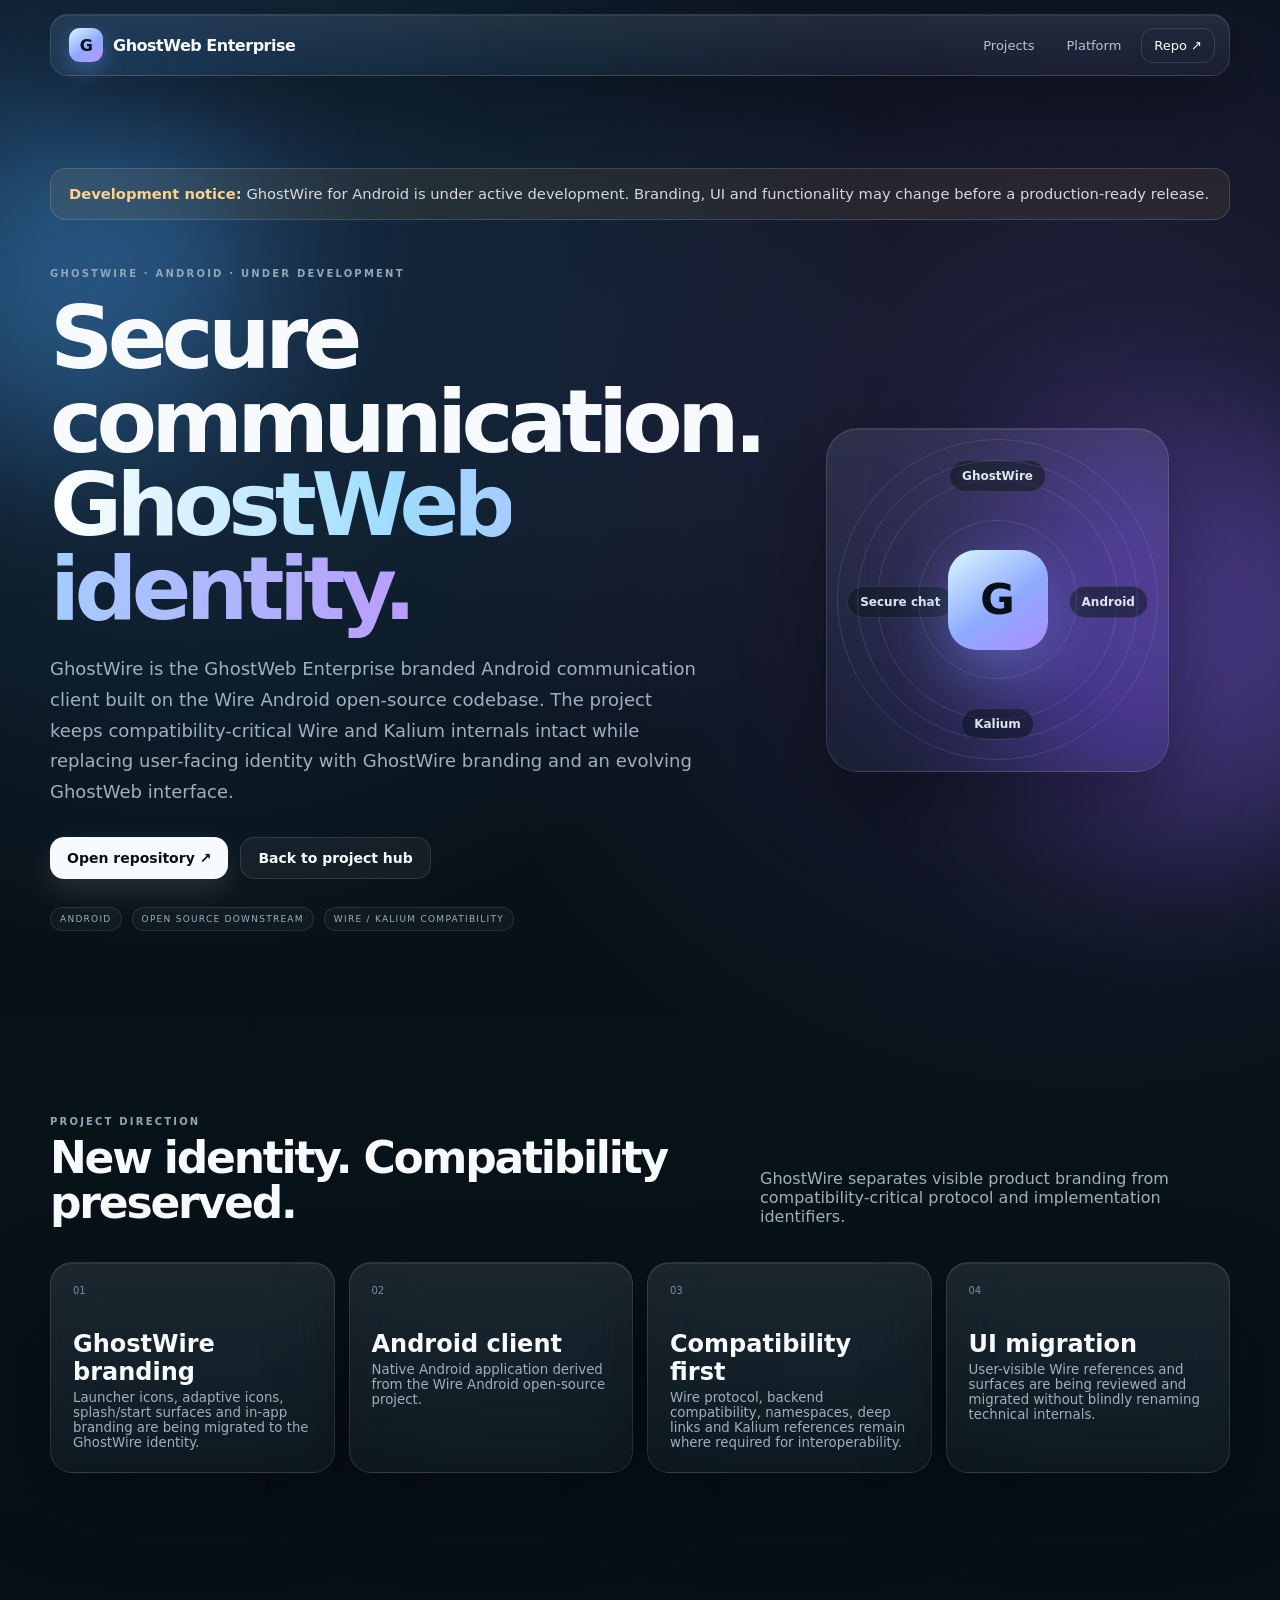
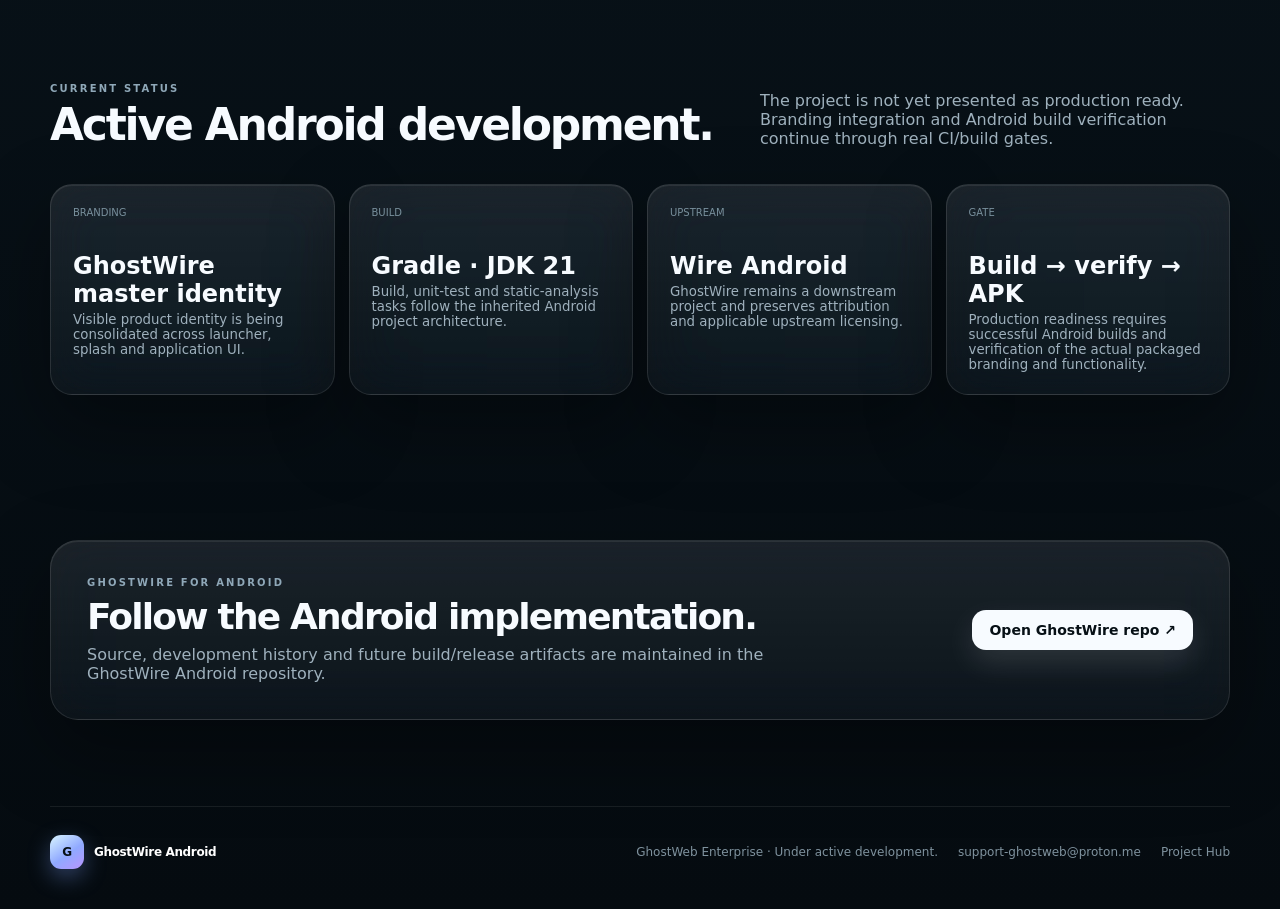
==== ghostwire.html @ 5e236f80 "feat: add GhostWire Android project page" ====
<!doctype html><html lang="en"><head><meta charset="utf-8"><meta name="viewport" content="width=device-width,initial-scale=1"><meta name="description" content="GhostWire for Android — GhostWeb Enterprise branded Android client based on the Wire open-source codebase."><meta name="theme-color" content="#071016"><title>GhostWire Android — GhostWeb Enterprise</title><link rel="stylesheet" href="styles.css"></head><body><div class="ambient ambient-a"></div><div class="ambient ambient-b"></div><header class="nav glass"><a class="brand" href="index.html"><span class="mark">G</span><span>GhostWeb Enterprise</span></a><nav><a href="index.html#projects">Projects</a><a href="index.html#platform">Platform</a><a class="nav-cta" href="https://github.com/GhostWebEnterprise/ghostwire-android">Repo ↗</a></nav></header><main><div class="development-notice" role="status"><strong>Development notice:</strong> GhostWire for Android is under active development. Branding, UI and functionality may change before a production-ready release.</div><section class="hero shell"><div class="hero-copy"><div class="eyebrow">GHOSTWIRE · ANDROID · UNDER DEVELOPMENT</div><h1>Secure communication.<br><span>GhostWeb identity.</span></h1><p>GhostWire is the GhostWeb Enterprise branded Android communication client built on the Wire Android open-source codebase. The project keeps compatibility-critical Wire and Kalium internals intact while replacing user-facing identity with GhostWire branding and an evolving GhostWeb interface.</p><div class="actions"><a class="button primary" href="https://github.com/GhostWebEnterprise/ghostwire-android">Open repository ↗</a><a class="button glass-button" href="index.html">Back to project hub</a></div><div class="hero-meta"><span>ANDROID</span><span>OPEN SOURCE DOWNSTREAM</span><span>WIRE / KALIUM COMPATIBILITY</span></div></div><div class="hero-orbit glass-card"><div class="orbital-icon">G</div><div class="orbit-label top">GhostWire</div><div class="orbit-label right">Android</div><div class="orbit-label bottom">Kalium</div><div class="orbit-label left">Secure chat</div><div class="pulse one"></div><div class="pulse two"></div></div></section><section class="section shell"><div class="section-head"><div><div class="eyebrow">PROJECT DIRECTION</div><h2>New identity. Compatibility preserved.</h2></div><p>GhostWire separates visible product branding from compatibility-critical protocol and implementation identifiers.</p></div><div class="platform-grid"><div class="platform-tile glass-card"><span>01</span><b>GhostWire branding</b><small>Launcher icons, adaptive icons, splash/start surfaces and in-app branding are being migrated to the GhostWire identity.</small></div><div class="platform-tile glass-card"><span>02</span><b>Android client</b><small>Native Android application derived from the Wire Android open-source project.</small></div><div class="platform-tile glass-card"><span>03</span><b>Compatibility first</b><small>Wire protocol, backend compatibility, namespaces, deep links and Kalium references remain where required for interoperability.</small></div><div class="platform-tile glass-card"><span>04</span><b>UI migration</b><small>User-visible Wire references and surfaces are being reviewed and migrated without blindly renaming technical internals.</small></div></div></section><section class="section shell"><div class="section-head"><div><div class="eyebrow">CURRENT STATUS</div><h2>Active Android development.</h2></div><p>The project is not yet presented as production ready. Branding integration and Android build verification continue through real CI/build gates.</p></div><div class="platform-grid"><div class="platform-tile glass-card"><span>BRANDING</span><b>GhostWire master identity</b><small>Visible product identity is being consolidated across launcher, splash and application UI.</small></div><div class="platform-tile glass-card"><span>BUILD</span><b>Gradle · JDK 21</b><small>Build, unit-test and static-analysis tasks follow the inherited Android project architecture.</small></div><div class="platform-tile glass-card"><span>UPSTREAM</span><b>Wire Android</b><small>GhostWire remains a downstream project and preserves attribution and applicable upstream licensing.</small></div><div class="platform-tile glass-card"><span>GATE</span><b>Build → verify → APK</b><small>Production readiness requires successful Android builds and verification of the actual packaged branding and functionality.</small></div></div></section><section class="cta glass-card shell"><div><div class="eyebrow">GHOSTWIRE FOR ANDROID</div><h2>Follow the Android implementation.</h2><p>Source, development history and future build/release artifacts are maintained in the GhostWire Android repository.</p></div><a class="button primary" href="https://github.com/GhostWebEnterprise/ghostwire-android">Open GhostWire repo ↗</a></section></main><footer class="shell"><div class="brand"><span class="mark">G</span><span>GhostWire Android</span></div><span>GhostWeb Enterprise · Under active development.</span><a href="mailto:support-ghostweb@proton.me">support-ghostweb@proton.me</a><a href="index.html">Project Hub</a></footer><script src="app.js"></script></body></html>
---- styles.css ----
:root{--bg:#061016;--panel:rgba(13,24,32,.52);--panel-strong:rgba(18,31,41,.72);--line:rgba(255,255,255,.11);--text:#f7fbff;--muted:#9fb1bd;--cyan:#8be7ff;--blue:#78a9ff;--violet:#ab8cff;--green:#8ce7c1;--shadow:0 30px 80px rgba(0,0,0,.35)}*{box-sizing:border-box}html{scroll-behavior:smooth}body{margin:0;background:radial-gradient(circle at 15% 10%,rgba(91,160,255,.22),transparent 28%),radial-gradient(circle at 85% 18%,rgba(168,111,255,.18),transparent 30%),linear-gradient(180deg,#061016,#081219 52%,#050b10);color:var(--text);font-family:Inter,ui-sans-serif,system-ui,-apple-system,BlinkMacSystemFont,"Segoe UI",sans-serif;min-height:100vh;overflow-x:hidden}a{color:inherit;text-decoration:none}.shell{width:min(1180px,calc(100% - 36px));margin-inline:auto}.ambient{position:fixed;inset:auto;pointer-events:none;filter:blur(80px);opacity:.35;z-index:-1}.ambient-a{width:340px;height:340px;border-radius:50%;background:#4aa9ff;top:12%;left:-100px}.ambient-b{width:420px;height:420px;border-radius:50%;background:#8e63ff;right:-120px;top:48%}.glass,.glass-card{background:linear-gradient(180deg,rgba(255,255,255,.09),rgba(255,255,255,.035));border:1px solid var(--line);box-shadow:inset 0 1px 0 rgba(255,255,255,.08),var(--shadow);backdrop-filter:blur(24px) saturate(140%);-webkit-backdrop-filter:blur(24px) saturate(140%)}.nav{position:sticky;top:14px;z-index:50;width:min(1180px,calc(100% - 28px));margin:14px auto 0;border-radius:18px;min-height:62px;padding:10px 14px 10px 18px;display:flex;align-items:center;justify-content:space-between}.brand{display:flex;align-items:center;gap:10px;font-weight:800;letter-spacing:-.03em}.mark{width:34px;height:34px;display:grid;place-items:center;border-radius:11px;background:linear-gradient(145deg,#d9f5ff,#90a9ff 55%,#b895ff);color:#071016;font-weight:900;box-shadow:0 8px 22px rgba(126,164,255,.35)}nav{display:flex;align-items:center;gap:8px}nav a{font-size:13px;color:#b7c5ce;padding:9px 12px;border-radius:12px}nav a:hover{background:rgba(255,255,255,.06);color:#fff}.nav-cta{border:1px solid rgba(255,255,255,.13);color:#fff}.hero{min-height:720px;padding:104px 0 80px;display:grid;grid-template-columns:1.15fr .85fr;gap:64px;align-items:center}.eyebrow{font-size:10px;letter-spacing:.22em;font-weight:800;color:#8fa8b8}.hero h1{font-size:clamp(56px,7vw,88px);line-height:.95;letter-spacing:-.065em;margin:17px 0 24px}.hero h1 span{background:linear-gradient(90deg,#fff,#9edcff 42%,#b99dff);-webkit-background-clip:text;background-clip:text;color:transparent}.hero-copy>p{max-width:650px;color:var(--muted);font-size:18px;line-height:1.7}.actions{display:flex;gap:12px;margin-top:30px}.button{display:inline-flex;align-items:center;justify-content:center;padding:12px 17px;border-radius:14px;font-size:14px;font-weight:800}.primary{background:#f7fbff;color:#071016;box-shadow:0 12px 30px rgba(255,255,255,.12)}.glass-button{border:1px solid var(--line);background:rgba(255,255,255,.05)}.hero-meta{display:flex;flex-wrap:wrap;gap:10px;margin-top:28px}.hero-meta span,.chip{font-size:9px;letter-spacing:.14em;color:#9db0be;border:1px solid rgba(255,255,255,.1);padding:6px 9px;border-radius:999px;background:rgba(255,255,255,.035)}.hero-orbit{width:min(430px,100%);aspect-ratio:1;border-radius:32px;position:relative;display:grid;place-items:center;overflow:hidden}.hero-orbit:before,.hero-orbit:after{content:"";position:absolute;border:1px solid rgba(255,255,255,.11);border-radius:50%}.hero-orbit:before{width:70%;height:70%}.hero-orbit:after{width:46%;height:46%}.orbital-icon{width:100px;height:100px;display:grid;place-items:center;border-radius:28px;background:linear-gradient(145deg,#daf8ff,#8eaaff 55%,#af8eff);color:#071016;font-size:42px;font-weight:900;box-shadow:0 20px 60px rgba(128,154,255,.4);z-index:2}.orbit-label{position:absolute;font-size:12px;font-weight:800;color:#dbe8ef;padding:8px 12px;border-radius:999px;background:rgba(7,16,22,.52);border:1px solid rgba(255,255,255,.1);backdrop-filter:blur(14px)}.orbit-label.top{top:9%}.orbit-label.right{right:6%;top:46%}.orbit-label.bottom{bottom:9%}.orbit-label.left{left:6%;top:46%}.pulse{position:absolute;border-radius:50%;border:1px solid rgba(153,191,255,.16);animation:pulse 5s ease-in-out infinite}.pulse.one{width:82%;height:82%}.pulse.two{width:94%;height:94%;animation-delay:1.4s}@keyframes pulse{50%{transform:scale(1.04);opacity:.45}}.section{padding:105px 0}.section-head{display:flex;justify-content:space-between;align-items:end;gap:44px;margin-bottom:36px}.section-head h2{font-size:44px;letter-spacing:-.05em;line-height:1.02;margin:9px 0 0}.section-head p{max-width:470px;color:var(--muted);margin:0}.project-rail{display:flex;gap:18px;overflow-x:auto;scroll-snap-type:x mandatory;padding:4px 2px 18px;scrollbar-width:none}.project-rail::-webkit-scrollbar{display:none}.project-card{min-width:min(360px,86vw);min-height:360px;border-radius:26px;padding:24px;scroll-snap-align:start;display:flex;flex-direction:column;position:relative;overflow:hidden;transition:transform .25s ease,border-color .25s ease}.project-card:hover{transform:translateY(-5px);border-color:rgba(255,255,255,.2)}.project-card:after{content:"";position:absolute;width:180px;height:180px;border-radius:50%;right:-60px;top:-65px;filter:blur(18px);opacity:.24}.project-card.signal:after{background:#62d3ff}.project-card.vpn:after{background:#a7ffbd}.project-card.ai:after{background:#b286ff}.project-card.os:after{background:#8fb6ff}.project-top{display:flex;align-items:center;justify-content:space-between;position:relative;z-index:1}.project-icon{width:48px;height:48px;display:grid;place-items:center;border-radius:15px;background:rgba(255,255,255,.08);border:1px solid rgba(255,255,255,.1);font-size:20px}.project-card h3{font-size:30px;letter-spacing:-.045em;margin:54px 0 10px}.project-card p{color:var(--muted);line-height:1.65;margin:0}.project-links{margin-top:auto;display:flex;gap:18px;font-size:13px;font-weight:800}.project-links a:first-child{color:#dff6ff}.project-links a:last-child{color:#91a4b1}.rail-hint{display:flex;justify-content:center;gap:22px;align-items:center;color:#6f8491;font-size:11px}.dots{display:flex;gap:6px}.dots i{width:6px;height:6px;border-radius:999px;background:#344650}.dots i.active{width:20px;background:#a9dfff}.design-switch{display:inline-flex;gap:5px;padding:5px;border-radius:16px;margin-bottom:16px}.design-switch button{border:0;color:#9db0bc;background:transparent;padding:10px 14px;border-radius:11px;font:inherit;font-size:13px;cursor:pointer}.design-switch button.active{background:rgba(255,255,255,.09);color:#fff}.design-stage{min-height:500px;border-radius:30px;padding:26px;overflow:hidden}.design-view{display:none;height:448px}.design-view.active{display:flex}.design-view[data-panel="aurora"]{gap:18px}.mini-sidebar{width:180px;border-radius:20px;background:rgba(255,255,255,.045);border:1px solid rgba(255,255,255,.08);padding:18px;display:flex;flex-direction:column;gap:14px}.mini-sidebar b{font-size:18px;margin-bottom:12px}.mini-sidebar span{font-size:12px;color:#8da0ab;padding:8px;border-radius:10px}.mini-sidebar span:nth-child(2){background:rgba(255,255,255,.07);color:#fff}.mini-main{flex:1;display:flex;flex-direction:column;gap:18px}.mini-hero{flex:1;border-radius:22px;padding:26px;background:radial-gradient(circle at 78% 20%,rgba(136,109,255,.32),transparent 34%),linear-gradient(145deg,rgba(56,112,149,.35),rgba(255,255,255,.03));border:1px solid rgba(255,255,255,.09);display:flex;flex-direction:column;justify-content:flex-end}.mini-hero span{color:#9eb1bc;font-size:12px}.mini-hero b{font-size:38px;letter-spacing:-.05em}.mini-grid{display:grid;grid-template-columns:repeat(3,1fr);gap:14px}.mini-grid i{height:110px;border-radius:18px;background:rgba(255,255,255,.045);border:1px solid rgba(255,255,255,.08)}.design-view[data-panel="stack"]{align-items:center;justify-content:center;position:relative}.stack-card{position:absolute;width:min(560px,78%);height:260px;border-radius:28px;padding:28px;border:1px solid rgba(255,255,255,.12);box-shadow:0 25px 70px rgba(0,0,0,.3);display:flex;flex-direction:column;justify-content:flex-end}.stack-card span{font-size:10px;letter-spacing:.18em;color:#aebdc6}.stack-card b{font-size:32px;margin-top:7px}.s1{transform:translate(-70px,44px) rotate(-5deg);background:linear-gradient(145deg,rgba(74,176,224,.34),rgba(17,29,37,.82))}.s2{transform:translate(0,0);z-index:2;background:linear-gradient(145deg,rgba(130,113,255,.32),rgba(17,29,37,.88))}.s3{transform:translate(70px,-44px) rotate(5deg);background:linear-gradient(145deg,rgba(83,208,167,.28),rgba(17,29,37,.84))}.design-view[data-panel="focus"]{align-items:center;justify-content:center;gap:24px}.focus-nav{width:72px;height:300px;border-radius:24px;background:rgba(255,255,255,.045);border:1px solid rgba(255,255,255,.08);display:flex;flex-direction:column;align-items:center;gap:18px;padding-top:22px}.focus-nav i{width:28px;height:28px;border-radius:10px;background:rgba(255,255,255,.08)}.focus-phone{width:min(640px,80%);height:330px;border-radius:34px;background:radial-gradient(circle at 80% 18%,rgba(108,153,255,.26),transparent 34%),rgba(255,255,255,.045);border:1px solid rgba(255,255,255,.1);padding:30px;display:flex;flex-direction:column;justify-content:flex-end}.focus-phone span{font-size:12px;color:#9baeb9}.focus-phone b{font-size:38px;letter-spacing:-.05em}.focus-carousel{display:flex;gap:10px;margin-top:20px}.focus-carousel i{height:54px;flex:1;border-radius:14px;background:rgba(255,255,255,.07)}.platform-grid{display:grid;grid-template-columns:repeat(4,1fr);gap:14px}.platform-tile{min-height:180px;border-radius:22px;padding:22px;display:flex;flex-direction:column}.platform-tile span{font-size:10px;color:#79909d}.platform-tile b{font-size:24px;margin-top:34px}.platform-tile small{color:var(--muted);margin-top:4px}.cta{margin-top:40px;margin-bottom:86px;border-radius:28px;padding:36px;display:flex;align-items:center;justify-content:space-between;gap:28px}.cta h2{font-size:36px;letter-spacing:-.05em;margin:8px 0}.cta p{color:var(--muted);margin:0;max-width:680px}footer{padding:28px 0 40px;border-top:1px solid rgba(255,255,255,.08);display:flex;align-items:center;gap:20px;color:#7f929e;font-size:12px}footer .brand{margin-right:auto;color:#fff}@media(max-width:900px){nav a:not(.nav-cta){display:none}.hero{grid-template-columns:1fr;padding-top:76px}.hero-orbit{width:min(430px,92vw);margin:auto;order:-1}.section-head{display:block}.section-head p{margin-top:16px}.platform-grid{grid-template-columns:repeat(2,1fr)}.design-view[data-panel="aurora"]{flex-direction:column}.mini-sidebar{width:100%;height:auto;flex-direction:row;overflow:auto}.mini-sidebar b{margin:0 16px 0 0}.mini-main{min-height:320px}.design-stage{min-height:560px}.design-view{height:505px}.cta{display:block}.cta .button{margin-top:22px}}@media(max-width:620px){.shell{width:min(100% - 24px,1180px)}.nav{top:8px;margin-top:8px}.brand span:last-child{font-size:13px}.hero{min-height:auto;padding:58px 0 52px}.hero h1{font-size:48px}.hero-copy>p{font-size:16px}.actions{flex-direction:column}.button{width:100%}.hero-meta{gap:7px}.hero-orbit{border-radius:24px}.section{padding:74px 0}.section-head h2{font-size:36px}.project-card{min-height:340px}.design-switch{width:100%;overflow:auto}.design-switch button{white-space:nowrap}.design-stage{padding:14px;min-height:470px}.design-view{height:430px}.mini-sidebar{display:none}.mini-hero b,.focus-phone b{font-size:28px}.mini-grid{grid-template-columns:1fr}.mini-grid i:nth-child(n+2){display:none}.focus-nav{display:none}.focus-phone{width:100%;height:100%}.stack-card{width:85%;height:230px}.s1{transform:translate(-28px,34px) rotate(-4deg)}.s3{transform:translate(28px,-34px) rotate(4deg)}.platform-grid{grid-template-columns:1fr}.cta{padding:26px}.cta h2{font-size:30px}footer{flex-wrap:wrap}footer .brand{width:100%}}

/* Global project development notice */
.development-notice{max-width:1180px;margin:92px auto -56px;padding:14px 18px;border:1px solid rgba(255,255,255,.14);border-radius:16px;background:rgba(255,184,77,.08);backdrop-filter:blur(18px);-webkit-backdrop-filter:blur(18px);font-size:.92rem;line-height:1.5;color:rgba(255,255,255,.82)}.development-notice strong{color:#ffd18a}@media(max-width:760px){.development-notice{margin:78px 16px -42px;padding:12px 14px;font-size:.86rem}}
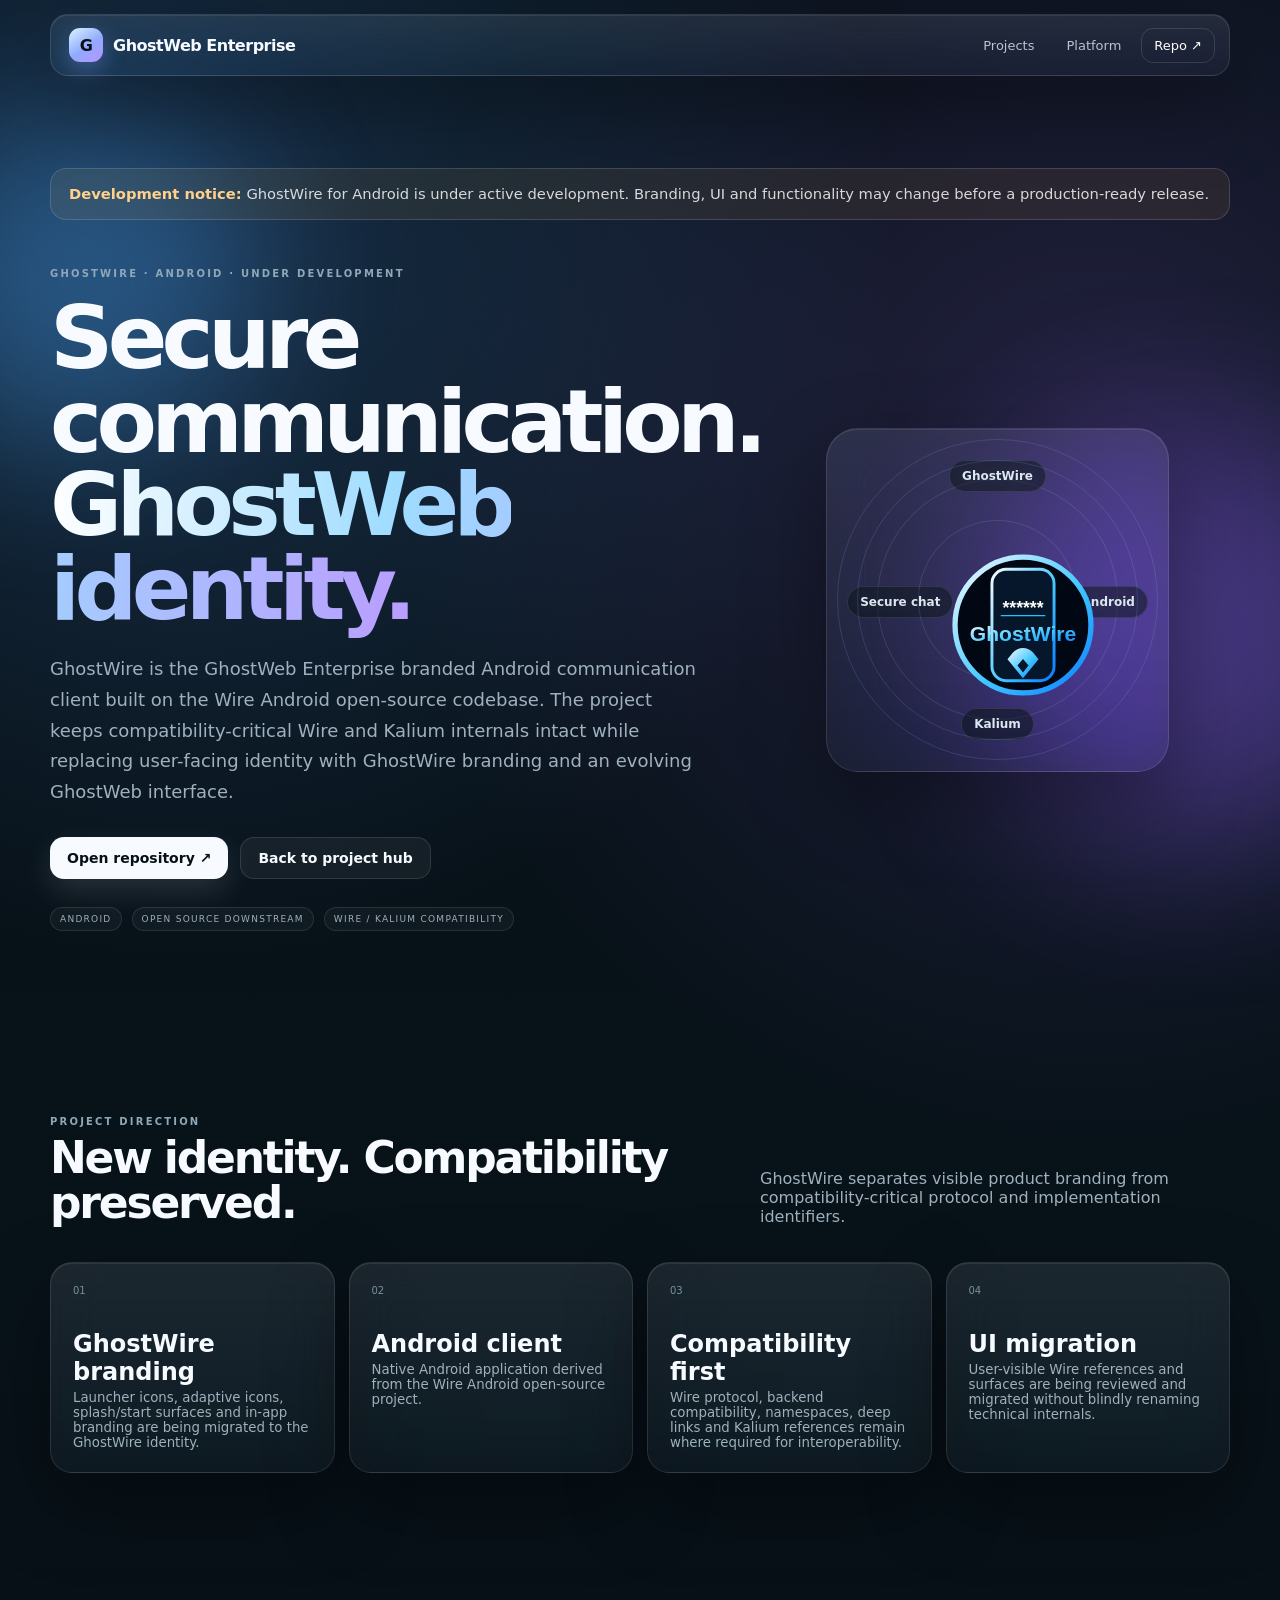
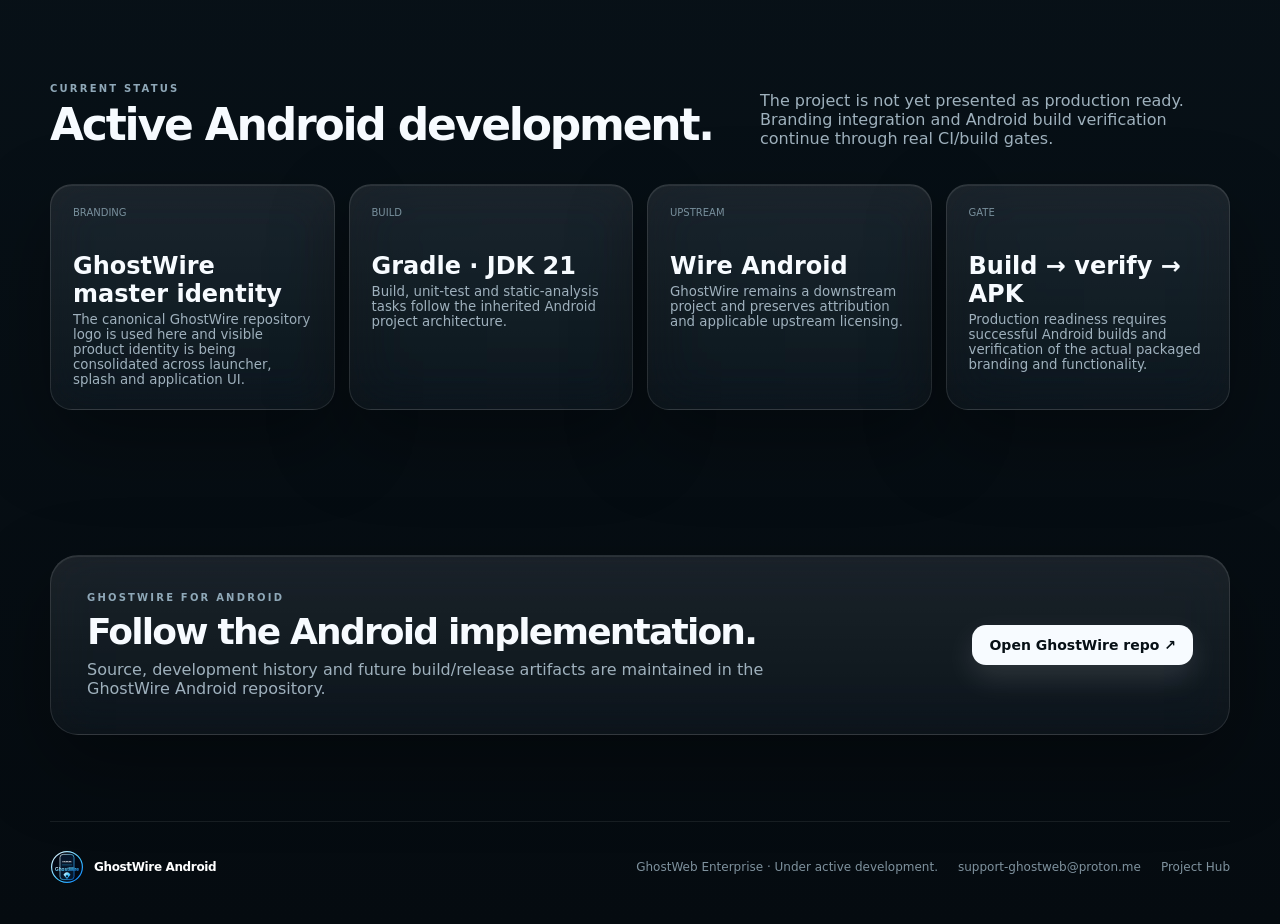
==== commit a08380ef: "ui: use canonical GhostWire logo on project page" ====
--- a/ghostwire.html
+++ b/ghostwire.html
@@ -1 +1 @@
-<!doctype html><html lang="en"><head><meta charset="utf-8"><meta name="viewport" content="width=device-width,initial-scale=1"><meta name="description" content="GhostWire for Android — GhostWeb Enterprise branded Android client based on the Wire open-source codebase."><meta name="theme-color" content="#071016"><title>GhostWire Android — GhostWeb Enterprise</title><link rel="stylesheet" href="styles.css"></head><body><div class="ambient ambient-a"></div><div class="ambient ambient-b"></div><header class="nav glass"><a class="brand" href="index.html"><span class="mark">G</span><span>GhostWeb Enterprise</span></a><nav><a href="index.html#projects">Projects</a><a href="index.html#platform">Platform</a><a class="nav-cta" href="https://github.com/GhostWebEnterprise/ghostwire-android">Repo ↗</a></nav></header><main><div class="development-notice" role="status"><strong>Development notice:</strong> GhostWire for Android is under active development. Branding, UI and functionality may change before a production-ready release.</div><section class="hero shell"><div class="hero-copy"><div class="eyebrow">GHOSTWIRE · ANDROID · UNDER DEVELOPMENT</div><h1>Secure communication.<br><span>GhostWeb identity.</span></h1><p>GhostWire is the GhostWeb Enterprise branded Android communication client built on the Wire Android open-source codebase. The project keeps compatibility-critical Wire and Kalium internals intact while replacing user-facing identity with GhostWire branding and an evolving GhostWeb interface.</p><div class="actions"><a class="button primary" href="https://github.com/GhostWebEnterprise/ghostwire-android">Open repository ↗</a><a class="button glass-button" href="index.html">Back to project hub</a></div><div class="hero-meta"><span>ANDROID</span><span>OPEN SOURCE DOWNSTREAM</span><span>WIRE / KALIUM COMPATIBILITY</span></div></div><div class="hero-orbit glass-card"><div class="orbital-icon">G</div><div class="orbit-label top">GhostWire</div><div class="orbit-label right">Android</div><div class="orbit-label bottom">Kalium</div><div class="orbit-label left">Secure chat</div><div class="pulse one"></div><div class="pulse two"></div></div></section><section class="section shell"><div class="section-head"><div><div class="eyebrow">PROJECT DIRECTION</div><h2>New identity. Compatibility preserved.</h2></div><p>GhostWire separates visible product branding from compatibility-critical protocol and implementation identifiers.</p></div><div class="platform-grid"><div class="platform-tile glass-card"><span>01</span><b>GhostWire branding</b><small>Launcher icons, adaptive icons, splash/start surfaces and in-app branding are being migrated to the GhostWire identity.</small></div><div class="platform-tile glass-card"><span>02</span><b>Android client</b><small>Native Android application derived from the Wire Android open-source project.</small></div><div class="platform-tile glass-card"><span>03</span><b>Compatibility first</b><small>Wire protocol, backend compatibility, namespaces, deep links and Kalium references remain where required for interoperability.</small></div><div class="platform-tile glass-card"><span>04</span><b>UI migration</b><small>User-visible Wire references and surfaces are being reviewed and migrated without blindly renaming technical internals.</small></div></div></section><section class="section shell"><div class="section-head"><div><div class="eyebrow">CURRENT STATUS</div><h2>Active Android development.</h2></div><p>The project is not yet presented as production ready. Branding integration and Android build verification continue through real CI/build gates.</p></div><div class="platform-grid"><div class="platform-tile glass-card"><span>BRANDING</span><b>GhostWire master identity</b><small>Visible product identity is being consolidated across launcher, splash and application UI.</small></div><div class="platform-tile glass-card"><span>BUILD</span><b>Gradle · JDK 21</b><small>Build, unit-test and static-analysis tasks follow the inherited Android project architecture.</small></div><div class="platform-tile glass-card"><span>UPSTREAM</span><b>Wire Android</b><small>GhostWire remains a downstream project and preserves attribution and applicable upstream licensing.</small></div><div class="platform-tile glass-card"><span>GATE</span><b>Build → verify → APK</b><small>Production readiness requires successful Android builds and verification of the actual packaged branding and functionality.</small></div></div></section><section class="cta glass-card shell"><div><div class="eyebrow">GHOSTWIRE FOR ANDROID</div><h2>Follow the Android implementation.</h2><p>Source, development history and future build/release artifacts are maintained in the GhostWire Android repository.</p></div><a class="button primary" href="https://github.com/GhostWebEnterprise/ghostwire-android">Open GhostWire repo ↗</a></section></main><footer class="shell"><div class="brand"><span class="mark">G</span><span>GhostWire Android</span></div><span>GhostWeb Enterprise · Under active development.</span><a href="mailto:support-ghostweb@proton.me">support-ghostweb@proton.me</a><a href="index.html">Project Hub</a></footer><script src="app.js"></script></body></html>+<!doctype html><html lang="en"><head><meta charset="utf-8"><meta name="viewport" content="width=device-width,initial-scale=1"><meta name="description" content="GhostWire for Android — GhostWeb Enterprise branded Android client based on the Wire open-source codebase."><meta name="theme-color" content="#071016"><title>GhostWire Android — GhostWeb Enterprise</title><link rel="stylesheet" href="styles.css"></head><body><div class="ambient ambient-a"></div><div class="ambient ambient-b"></div><header class="nav glass"><a class="brand" href="index.html"><span class="mark">G</span><span>GhostWeb Enterprise</span></a><nav><a href="index.html#projects">Projects</a><a href="index.html#platform">Platform</a><a class="nav-cta" href="https://github.com/GhostWebEnterprise/ghostwire-android">Repo ↗</a></nav></header><main><div class="development-notice" role="status"><strong>Development notice:</strong> GhostWire for Android is under active development. Branding, UI and functionality may change before a production-ready release.</div><section class="hero shell"><div class="hero-copy"><div class="eyebrow">GHOSTWIRE · ANDROID · UNDER DEVELOPMENT</div><h1>Secure communication.<br><span>GhostWeb identity.</span></h1><p>GhostWire is the GhostWeb Enterprise branded Android communication client built on the Wire Android open-source codebase. The project keeps compatibility-critical Wire and Kalium internals intact while replacing user-facing identity with GhostWire branding and an evolving GhostWeb interface.</p><div class="actions"><a class="button primary" href="https://github.com/GhostWebEnterprise/ghostwire-android">Open repository ↗</a><a class="button glass-button" href="index.html">Back to project hub</a></div><div class="hero-meta"><span>ANDROID</span><span>OPEN SOURCE DOWNSTREAM</span><span>WIRE / KALIUM COMPATIBILITY</span></div></div><div class="hero-orbit glass-card"><div class="orbital-icon" style="background:none;box-shadow:none"><img src="assets/ghostwire-logo.svg" alt="GhostWire Enterprise logo" style="width:150px;height:150px;object-fit:contain"></div><div class="orbit-label top">GhostWire</div><div class="orbit-label right">Android</div><div class="orbit-label bottom">Kalium</div><div class="orbit-label left">Secure chat</div><div class="pulse one"></div><div class="pulse two"></div></div></section><section class="section shell"><div class="section-head"><div><div class="eyebrow">PROJECT DIRECTION</div><h2>New identity. Compatibility preserved.</h2></div><p>GhostWire separates visible product branding from compatibility-critical protocol and implementation identifiers.</p></div><div class="platform-grid"><div class="platform-tile glass-card"><span>01</span><b>GhostWire branding</b><small>Launcher icons, adaptive icons, splash/start surfaces and in-app branding are being migrated to the GhostWire identity.</small></div><div class="platform-tile glass-card"><span>02</span><b>Android client</b><small>Native Android application derived from the Wire Android open-source project.</small></div><div class="platform-tile glass-card"><span>03</span><b>Compatibility first</b><small>Wire protocol, backend compatibility, namespaces, deep links and Kalium references remain where required for interoperability.</small></div><div class="platform-tile glass-card"><span>04</span><b>UI migration</b><small>User-visible Wire references and surfaces are being reviewed and migrated without blindly renaming technical internals.</small></div></div></section><section class="section shell"><div class="section-head"><div><div class="eyebrow">CURRENT STATUS</div><h2>Active Android development.</h2></div><p>The project is not yet presented as production ready. Branding integration and Android build verification continue through real CI/build gates.</p></div><div class="platform-grid"><div class="platform-tile glass-card"><span>BRANDING</span><b>GhostWire master identity</b><small>The canonical GhostWire repository logo is used here and visible product identity is being consolidated across launcher, splash and application UI.</small></div><div class="platform-tile glass-card"><span>BUILD</span><b>Gradle · JDK 21</b><small>Build, unit-test and static-analysis tasks follow the inherited Android project architecture.</small></div><div class="platform-tile glass-card"><span>UPSTREAM</span><b>Wire Android</b><small>GhostWire remains a downstream project and preserves attribution and applicable upstream licensing.</small></div><div class="platform-tile glass-card"><span>GATE</span><b>Build → verify → APK</b><small>Production readiness requires successful Android builds and verification of the actual packaged branding and functionality.</small></div></div></section><section class="cta glass-card shell"><div><div class="eyebrow">GHOSTWIRE FOR ANDROID</div><h2>Follow the Android implementation.</h2><p>Source, development history and future build/release artifacts are maintained in the GhostWire Android repository.</p></div><a class="button primary" href="https://github.com/GhostWebEnterprise/ghostwire-android">Open GhostWire repo ↗</a></section></main><footer class="shell"><div class="brand"><img src="assets/ghostwire-logo.svg" alt="GhostWire" style="width:34px;height:34px;object-fit:contain"><span>GhostWire Android</span></div><span>GhostWeb Enterprise · Under active development.</span><a href="mailto:support-ghostweb@proton.me">support-ghostweb@proton.me</a><a href="index.html">Project Hub</a></footer><script src="app.js"></script></body></html>
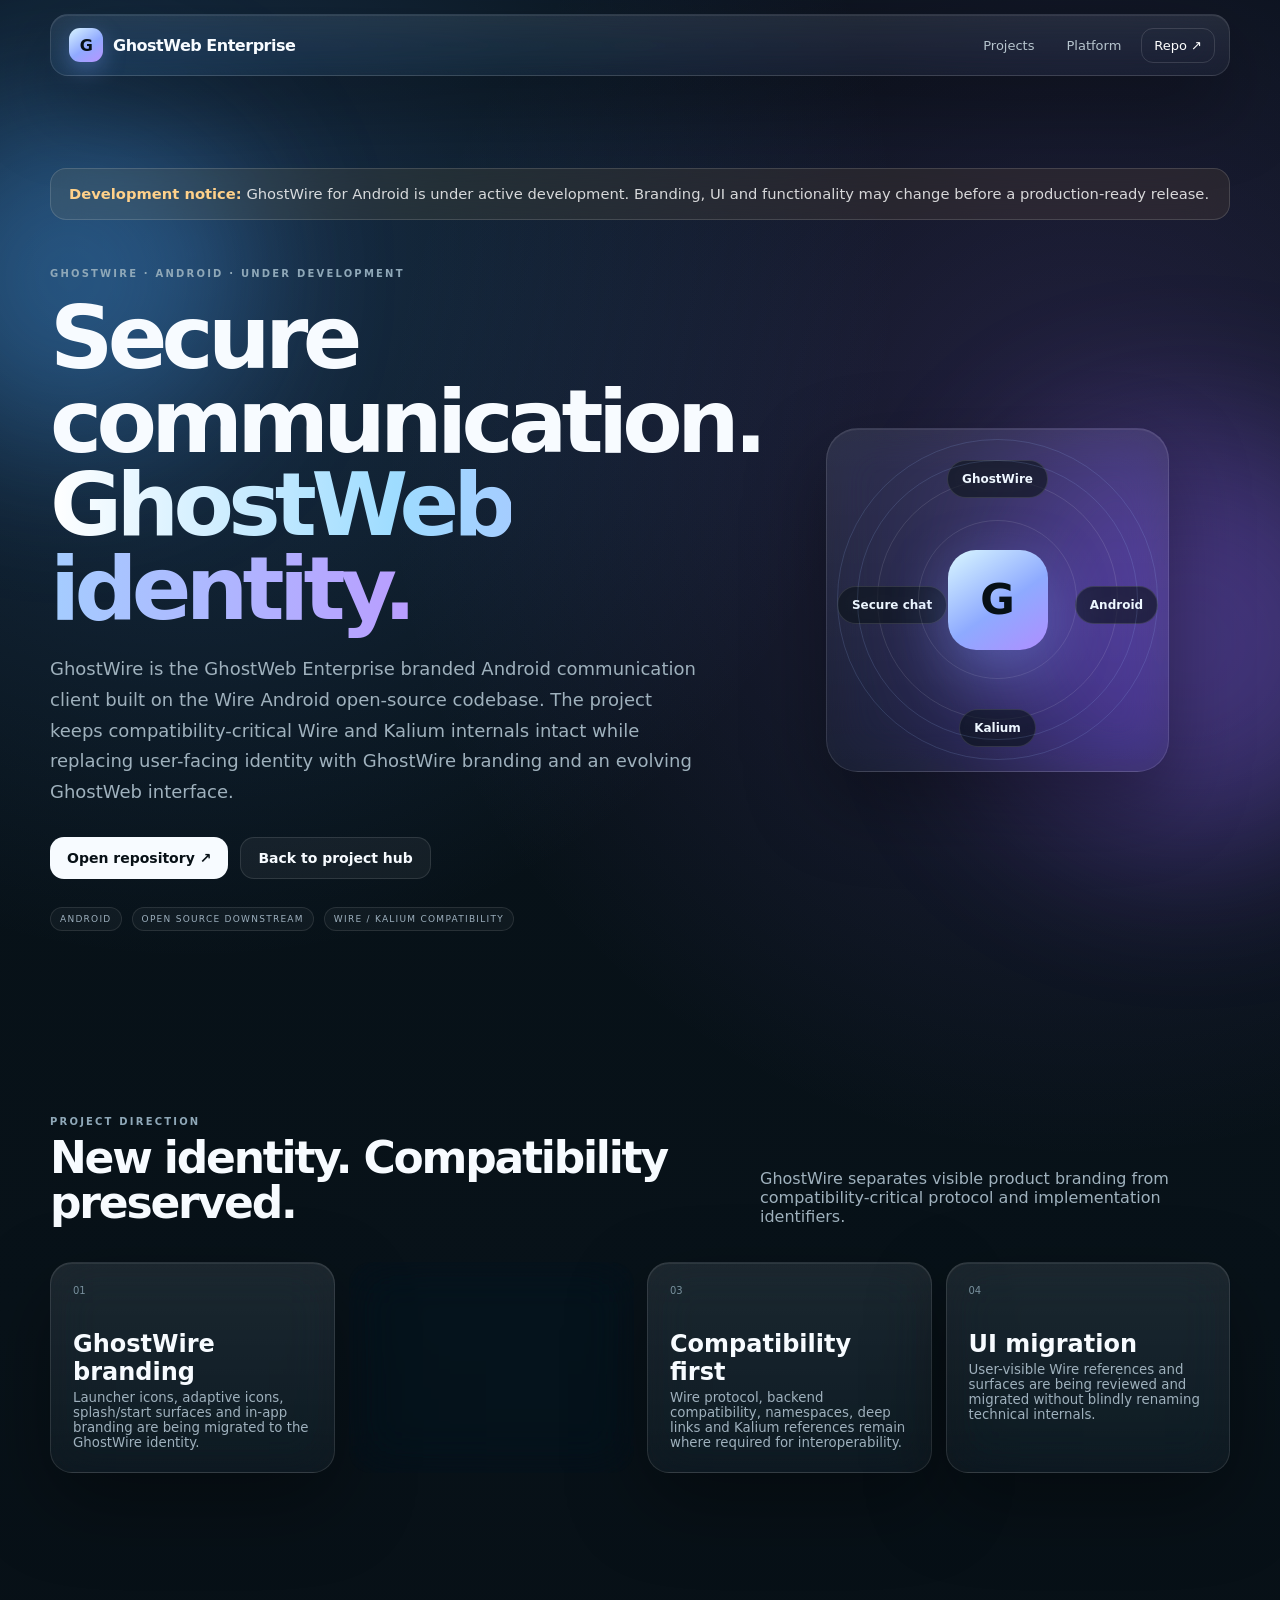
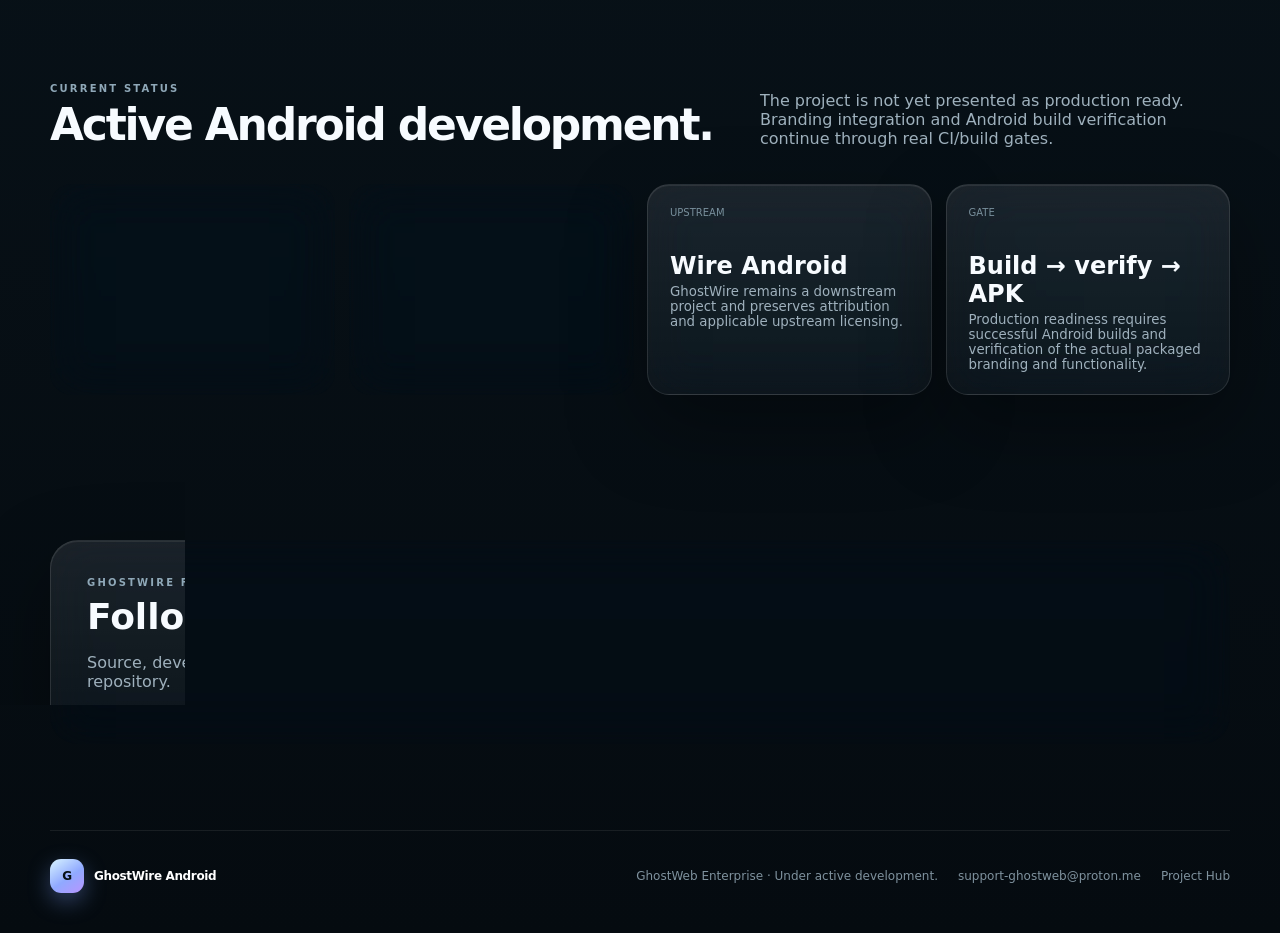
==== commit 4439b7a1: "ui: restore simple GhostWire project icon" ====
--- a/ghostwire.html
+++ b/ghostwire.html
@@ -1 +1 @@
-<!doctype html><html lang="en"><head><meta charset="utf-8"><meta name="viewport" content="width=device-width,initial-scale=1"><meta name="description" content="GhostWire for Android — GhostWeb Enterprise branded Android client based on the Wire open-source codebase."><meta name="theme-color" content="#071016"><title>GhostWire Android — GhostWeb Enterprise</title><link rel="stylesheet" href="styles.css"></head><body><div class="ambient ambient-a"></div><div class="ambient ambient-b"></div><header class="nav glass"><a class="brand" href="index.html"><span class="mark">G</span><span>GhostWeb Enterprise</span></a><nav><a href="index.html#projects">Projects</a><a href="index.html#platform">Platform</a><a class="nav-cta" href="https://github.com/GhostWebEnterprise/ghostwire-android">Repo ↗</a></nav></header><main><div class="development-notice" role="status"><strong>Development notice:</strong> GhostWire for Android is under active development. Branding, UI and functionality may change before a production-ready release.</div><section class="hero shell"><div class="hero-copy"><div class="eyebrow">GHOSTWIRE · ANDROID · UNDER DEVELOPMENT</div><h1>Secure communication.<br><span>GhostWeb identity.</span></h1><p>GhostWire is the GhostWeb Enterprise branded Android communication client built on the Wire Android open-source codebase. The project keeps compatibility-critical Wire and Kalium internals intact while replacing user-facing identity with GhostWire branding and an evolving GhostWeb interface.</p><div class="actions"><a class="button primary" href="https://github.com/GhostWebEnterprise/ghostwire-android">Open repository ↗</a><a class="button glass-button" href="index.html">Back to project hub</a></div><div class="hero-meta"><span>ANDROID</span><span>OPEN SOURCE DOWNSTREAM</span><span>WIRE / KALIUM COMPATIBILITY</span></div></div><div class="hero-orbit glass-card"><div class="orbital-icon" style="background:none;box-shadow:none"><img src="assets/ghostwire-logo.svg" alt="GhostWire Enterprise logo" style="width:150px;height:150px;object-fit:contain"></div><div class="orbit-label top">GhostWire</div><div class="orbit-label right">Android</div><div class="orbit-label bottom">Kalium</div><div class="orbit-label left">Secure chat</div><div class="pulse one"></div><div class="pulse two"></div></div></section><section class="section shell"><div class="section-head"><div><div class="eyebrow">PROJECT DIRECTION</div><h2>New identity. Compatibility preserved.</h2></div><p>GhostWire separates visible product branding from compatibility-critical protocol and implementation identifiers.</p></div><div class="platform-grid"><div class="platform-tile glass-card"><span>01</span><b>GhostWire branding</b><small>Launcher icons, adaptive icons, splash/start surfaces and in-app branding are being migrated to the GhostWire identity.</small></div><div class="platform-tile glass-card"><span>02</span><b>Android client</b><small>Native Android application derived from the Wire Android open-source project.</small></div><div class="platform-tile glass-card"><span>03</span><b>Compatibility first</b><small>Wire protocol, backend compatibility, namespaces, deep links and Kalium references remain where required for interoperability.</small></div><div class="platform-tile glass-card"><span>04</span><b>UI migration</b><small>User-visible Wire references and surfaces are being reviewed and migrated without blindly renaming technical internals.</small></div></div></section><section class="section shell"><div class="section-head"><div><div class="eyebrow">CURRENT STATUS</div><h2>Active Android development.</h2></div><p>The project is not yet presented as production ready. Branding integration and Android build verification continue through real CI/build gates.</p></div><div class="platform-grid"><div class="platform-tile glass-card"><span>BRANDING</span><b>GhostWire master identity</b><small>The canonical GhostWire repository logo is used here and visible product identity is being consolidated across launcher, splash and application UI.</small></div><div class="platform-tile glass-card"><span>BUILD</span><b>Gradle · JDK 21</b><small>Build, unit-test and static-analysis tasks follow the inherited Android project architecture.</small></div><div class="platform-tile glass-card"><span>UPSTREAM</span><b>Wire Android</b><small>GhostWire remains a downstream project and preserves attribution and applicable upstream licensing.</small></div><div class="platform-tile glass-card"><span>GATE</span><b>Build → verify → APK</b><small>Production readiness requires successful Android builds and verification of the actual packaged branding and functionality.</small></div></div></section><section class="cta glass-card shell"><div><div class="eyebrow">GHOSTWIRE FOR ANDROID</div><h2>Follow the Android implementation.</h2><p>Source, development history and future build/release artifacts are maintained in the GhostWire Android repository.</p></div><a class="button primary" href="https://github.com/GhostWebEnterprise/ghostwire-android">Open GhostWire repo ↗</a></section></main><footer class="shell"><div class="brand"><img src="assets/ghostwire-logo.svg" alt="GhostWire" style="width:34px;height:34px;object-fit:contain"><span>GhostWire Android</span></div><span>GhostWeb Enterprise · Under active development.</span><a href="mailto:support-ghostweb@proton.me">support-ghostweb@proton.me</a><a href="index.html">Project Hub</a></footer><script src="app.js"></script></body></html>+<!doctype html><html lang="en"><head><meta charset="utf-8"><meta name="viewport" content="width=device-width,initial-scale=1"><meta name="description" content="GhostWire for Android — GhostWeb Enterprise branded Android client based on the Wire open-source codebase."><meta name="theme-color" content="#071016"><title>GhostWire Android — GhostWeb Enterprise</title><link rel="stylesheet" href="styles.css"></head><body><div class="ambient ambient-a"></div><div class="ambient ambient-b"></div><header class="nav glass"><a class="brand" href="index.html"><span class="mark">G</span><span>GhostWeb Enterprise</span></a><nav><a href="index.html#projects">Projects</a><a href="index.html#platform">Platform</a><a class="nav-cta" href="https://github.com/GhostWebEnterprise/ghostwire-android">Repo ↗</a></nav></header><main><div class="development-notice" role="status"><strong>Development notice:</strong> GhostWire for Android is under active development. Branding, UI and functionality may change before a production-ready release.</div><section class="hero shell"><div class="hero-copy"><div class="eyebrow">GHOSTWIRE · ANDROID · UNDER DEVELOPMENT</div><h1>Secure communication.<br><span>GhostWeb identity.</span></h1><p>GhostWire is the GhostWeb Enterprise branded Android communication client built on the Wire Android open-source codebase. The project keeps compatibility-critical Wire and Kalium internals intact while replacing user-facing identity with GhostWire branding and an evolving GhostWeb interface.</p><div class="actions"><a class="button primary" href="https://github.com/GhostWebEnterprise/ghostwire-android">Open repository ↗</a><a class="button glass-button" href="index.html">Back to project hub</a></div><div class="hero-meta"><span>ANDROID</span><span>OPEN SOURCE DOWNSTREAM</span><span>WIRE / KALIUM COMPATIBILITY</span></div></div><div class="hero-orbit glass-card"><div class="orbital-icon">G</div><div class="orbit-label top">GhostWire</div><div class="orbit-label right">Android</div><div class="orbit-label bottom">Kalium</div><div class="orbit-label left">Secure chat</div><div class="pulse one"></div><div class="pulse two"></div></div></section><section class="section shell"><div class="section-head"><div><div class="eyebrow">PROJECT DIRECTION</div><h2>New identity. Compatibility preserved.</h2></div><p>GhostWire separates visible product branding from compatibility-critical protocol and implementation identifiers.</p></div><div class="platform-grid"><div class="platform-tile glass-card"><span>01</span><b>GhostWire branding</b><small>Launcher icons, adaptive icons, splash/start surfaces and in-app branding are being migrated to the GhostWire identity.</small></div><div class="platform-tile glass-card"><span>02</span><b>Android client</b><small>Native Android application derived from the Wire Android open-source project.</small></div><div class="platform-tile glass-card"><span>03</span><b>Compatibility first</b><small>Wire protocol, backend compatibility, namespaces, deep links and Kalium references remain where required for interoperability.</small></div><div class="platform-tile glass-card"><span>04</span><b>UI migration</b><small>User-visible Wire references and surfaces are being reviewed and migrated without blindly renaming technical internals.</small></div></div></section><section class="section shell"><div class="section-head"><div><div class="eyebrow">CURRENT STATUS</div><h2>Active Android development.</h2></div><p>The project is not yet presented as production ready. Branding integration and Android build verification continue through real CI/build gates.</p></div><div class="platform-grid"><div class="platform-tile glass-card"><span>BRANDING</span><b>GhostWire identity</b><small>Visible product identity is being consolidated across launcher, splash and application UI.</small></div><div class="platform-tile glass-card"><span>BUILD</span><b>Gradle · JDK 21</b><small>Build, unit-test and static-analysis tasks follow the inherited Android project architecture.</small></div><div class="platform-tile glass-card"><span>UPSTREAM</span><b>Wire Android</b><small>GhostWire remains a downstream project and preserves attribution and applicable upstream licensing.</small></div><div class="platform-tile glass-card"><span>GATE</span><b>Build → verify → APK</b><small>Production readiness requires successful Android builds and verification of the actual packaged branding and functionality.</small></div></div></section><section class="cta glass-card shell"><div><div class="eyebrow">GHOSTWIRE FOR ANDROID</div><h2>Follow the Android implementation.</h2><p>Source, development history and future build/release artifacts are maintained in the GhostWire Android repository.</p></div><a class="button primary" href="https://github.com/GhostWebEnterprise/ghostwire-android">Open GhostWire repo ↗</a></section></main><footer class="shell"><div class="brand"><span class="mark">G</span><span>GhostWire Android</span></div><span>GhostWeb Enterprise · Under active development.</span><a href="mailto:support-ghostweb@proton.me">support-ghostweb@proton.me</a><a href="index.html">Project Hub</a></footer><script src="app.js"></script></body></html>
--- a/styles.css
+++ b/styles.css
@@ -1,4 +1 @@
-:root{--bg:#061016;--panel:rgba(13,24,32,.52);--panel-strong:rgba(18,31,41,.72);--line:rgba(255,255,255,.11);--text:#f7fbff;--muted:#9fb1bd;--cyan:#8be7ff;--blue:#78a9ff;--violet:#ab8cff;--green:#8ce7c1;--shadow:0 30px 80px rgba(0,0,0,.35)}*{box-sizing:border-box}html{scroll-behavior:smooth}body{margin:0;background:radial-gradient(circle at 15% 10%,rgba(91,160,255,.22),transparent 28%),radial-gradient(circle at 85% 18%,rgba(168,111,255,.18),transparent 30%),linear-gradient(180deg,#061016,#081219 52%,#050b10);color:var(--text);font-family:Inter,ui-sans-serif,system-ui,-apple-system,BlinkMacSystemFont,"Segoe UI",sans-serif;min-height:100vh;overflow-x:hidden}a{color:inherit;text-decoration:none}.shell{width:min(1180px,calc(100% - 36px));margin-inline:auto}.ambient{position:fixed;inset:auto;pointer-events:none;filter:blur(80px);opacity:.35;z-index:-1}.ambient-a{width:340px;height:340px;border-radius:50%;background:#4aa9ff;top:12%;left:-100px}.ambient-b{width:420px;height:420px;border-radius:50%;background:#8e63ff;right:-120px;top:48%}.glass,.glass-card{background:linear-gradient(180deg,rgba(255,255,255,.09),rgba(255,255,255,.035));border:1px solid var(--line);box-shadow:inset 0 1px 0 rgba(255,255,255,.08),var(--shadow);backdrop-filter:blur(24px) saturate(140%);-webkit-backdrop-filter:blur(24px) saturate(140%)}.nav{position:sticky;top:14px;z-index:50;width:min(1180px,calc(100% - 28px));margin:14px auto 0;border-radius:18px;min-height:62px;padding:10px 14px 10px 18px;display:flex;align-items:center;justify-content:space-between}.brand{display:flex;align-items:center;gap:10px;font-weight:800;letter-spacing:-.03em}.mark{width:34px;height:34px;display:grid;place-items:center;border-radius:11px;background:linear-gradient(145deg,#d9f5ff,#90a9ff 55%,#b895ff);color:#071016;font-weight:900;box-shadow:0 8px 22px rgba(126,164,255,.35)}nav{display:flex;align-items:center;gap:8px}nav a{font-size:13px;color:#b7c5ce;padding:9px 12px;border-radius:12px}nav a:hover{background:rgba(255,255,255,.06);color:#fff}.nav-cta{border:1px solid rgba(255,255,255,.13);color:#fff}.hero{min-height:720px;padding:104px 0 80px;display:grid;grid-template-columns:1.15fr .85fr;gap:64px;align-items:center}.eyebrow{font-size:10px;letter-spacing:.22em;font-weight:800;color:#8fa8b8}.hero h1{font-size:clamp(56px,7vw,88px);line-height:.95;letter-spacing:-.065em;margin:17px 0 24px}.hero h1 span{background:linear-gradient(90deg,#fff,#9edcff 42%,#b99dff);-webkit-background-clip:text;background-clip:text;color:transparent}.hero-copy>p{max-width:650px;color:var(--muted);font-size:18px;line-height:1.7}.actions{display:flex;gap:12px;margin-top:30px}.button{display:inline-flex;align-items:center;justify-content:center;padding:12px 17px;border-radius:14px;font-size:14px;font-weight:800}.primary{background:#f7fbff;color:#071016;box-shadow:0 12px 30px rgba(255,255,255,.12)}.glass-button{border:1px solid var(--line);background:rgba(255,255,255,.05)}.hero-meta{display:flex;flex-wrap:wrap;gap:10px;margin-top:28px}.hero-meta span,.chip{font-size:9px;letter-spacing:.14em;color:#9db0be;border:1px solid rgba(255,255,255,.1);padding:6px 9px;border-radius:999px;background:rgba(255,255,255,.035)}.hero-orbit{width:min(430px,100%);aspect-ratio:1;border-radius:32px;position:relative;display:grid;place-items:center;overflow:hidden}.hero-orbit:before,.hero-orbit:after{content:"";position:absolute;border:1px solid rgba(255,255,255,.11);border-radius:50%}.hero-orbit:before{width:70%;height:70%}.hero-orbit:after{width:46%;height:46%}.orbital-icon{width:100px;height:100px;display:grid;place-items:center;border-radius:28px;background:linear-gradient(145deg,#daf8ff,#8eaaff 55%,#af8eff);color:#071016;font-size:42px;font-weight:900;box-shadow:0 20px 60px rgba(128,154,255,.4);z-index:2}.orbit-label{position:absolute;font-size:12px;font-weight:800;color:#dbe8ef;padding:8px 12px;border-radius:999px;background:rgba(7,16,22,.52);border:1px solid rgba(255,255,255,.1);backdrop-filter:blur(14px)}.orbit-label.top{top:9%}.orbit-label.right{right:6%;top:46%}.orbit-label.bottom{bottom:9%}.orbit-label.left{left:6%;top:46%}.pulse{position:absolute;border-radius:50%;border:1px solid rgba(153,191,255,.16);animation:pulse 5s ease-in-out infinite}.pulse.one{width:82%;height:82%}.pulse.two{width:94%;height:94%;animation-delay:1.4s}@keyframes pulse{50%{transform:scale(1.04);opacity:.45}}.section{padding:105px 0}.section-head{display:flex;justify-content:space-between;align-items:end;gap:44px;margin-bottom:36px}.section-head h2{font-size:44px;letter-spacing:-.05em;line-height:1.02;margin:9px 0 0}.section-head p{max-width:470px;color:var(--muted);margin:0}.project-rail{display:flex;gap:18px;overflow-x:auto;scroll-snap-type:x mandatory;padding:4px 2px 18px;scrollbar-width:none}.project-rail::-webkit-scrollbar{display:none}.project-card{min-width:min(360px,86vw);min-height:360px;border-radius:26px;padding:24px;scroll-snap-align:start;display:flex;flex-direction:column;position:relative;overflow:hidden;transition:transform .25s ease,border-color .25s ease}.project-card:hover{transform:translateY(-5px);border-color:rgba(255,255,255,.2)}.project-card:after{content:"";position:absolute;width:180px;height:180px;border-radius:50%;right:-60px;top:-65px;filter:blur(18px);opacity:.24}.project-card.signal:after{background:#62d3ff}.project-card.vpn:after{background:#a7ffbd}.project-card.ai:after{background:#b286ff}.project-card.os:after{background:#8fb6ff}.project-top{display:flex;align-items:center;justify-content:space-between;position:relative;z-index:1}.project-icon{width:48px;height:48px;display:grid;place-items:center;border-radius:15px;background:rgba(255,255,255,.08);border:1px solid rgba(255,255,255,.1);font-size:20px}.project-card h3{font-size:30px;letter-spacing:-.045em;margin:54px 0 10px}.project-card p{color:var(--muted);line-height:1.65;margin:0}.project-links{margin-top:auto;display:flex;gap:18px;font-size:13px;font-weight:800}.project-links a:first-child{color:#dff6ff}.project-links a:last-child{color:#91a4b1}.rail-hint{display:flex;justify-content:center;gap:22px;align-items:center;color:#6f8491;font-size:11px}.dots{display:flex;gap:6px}.dots i{width:6px;height:6px;border-radius:999px;background:#344650}.dots i.active{width:20px;background:#a9dfff}.design-switch{display:inline-flex;gap:5px;padding:5px;border-radius:16px;margin-bottom:16px}.design-switch button{border:0;color:#9db0bc;background:transparent;padding:10px 14px;border-radius:11px;font:inherit;font-size:13px;cursor:pointer}.design-switch button.active{background:rgba(255,255,255,.09);color:#fff}.design-stage{min-height:500px;border-radius:30px;padding:26px;overflow:hidden}.design-view{display:none;height:448px}.design-view.active{display:flex}.design-view[data-panel="aurora"]{gap:18px}.mini-sidebar{width:180px;border-radius:20px;background:rgba(255,255,255,.045);border:1px solid rgba(255,255,255,.08);padding:18px;display:flex;flex-direction:column;gap:14px}.mini-sidebar b{font-size:18px;margin-bottom:12px}.mini-sidebar span{font-size:12px;color:#8da0ab;padding:8px;border-radius:10px}.mini-sidebar span:nth-child(2){background:rgba(255,255,255,.07);color:#fff}.mini-main{flex:1;display:flex;flex-direction:column;gap:18px}.mini-hero{flex:1;border-radius:22px;padding:26px;background:radial-gradient(circle at 78% 20%,rgba(136,109,255,.32),transparent 34%),linear-gradient(145deg,rgba(56,112,149,.35),rgba(255,255,255,.03));border:1px solid rgba(255,255,255,.09);display:flex;flex-direction:column;justify-content:flex-end}.mini-hero span{color:#9eb1bc;font-size:12px}.mini-hero b{font-size:38px;letter-spacing:-.05em}.mini-grid{display:grid;grid-template-columns:repeat(3,1fr);gap:14px}.mini-grid i{height:110px;border-radius:18px;background:rgba(255,255,255,.045);border:1px solid rgba(255,255,255,.08)}.design-view[data-panel="stack"]{align-items:center;justify-content:center;position:relative}.stack-card{position:absolute;width:min(560px,78%);height:260px;border-radius:28px;padding:28px;border:1px solid rgba(255,255,255,.12);box-shadow:0 25px 70px rgba(0,0,0,.3);display:flex;flex-direction:column;justify-content:flex-end}.stack-card span{font-size:10px;letter-spacing:.18em;color:#aebdc6}.stack-card b{font-size:32px;margin-top:7px}.s1{transform:translate(-70px,44px) rotate(-5deg);background:linear-gradient(145deg,rgba(74,176,224,.34),rgba(17,29,37,.82))}.s2{transform:translate(0,0);z-index:2;background:linear-gradient(145deg,rgba(130,113,255,.32),rgba(17,29,37,.88))}.s3{transform:translate(70px,-44px) rotate(5deg);background:linear-gradient(145deg,rgba(83,208,167,.28),rgba(17,29,37,.84))}.design-view[data-panel="focus"]{align-items:center;justify-content:center;gap:24px}.focus-nav{width:72px;height:300px;border-radius:24px;background:rgba(255,255,255,.045);border:1px solid rgba(255,255,255,.08);display:flex;flex-direction:column;align-items:center;gap:18px;padding-top:22px}.focus-nav i{width:28px;height:28px;border-radius:10px;background:rgba(255,255,255,.08)}.focus-phone{width:min(640px,80%);height:330px;border-radius:34px;background:radial-gradient(circle at 80% 18%,rgba(108,153,255,.26),transparent 34%),rgba(255,255,255,.045);border:1px solid rgba(255,255,255,.1);padding:30px;display:flex;flex-direction:column;justify-content:flex-end}.focus-phone span{font-size:12px;color:#9baeb9}.focus-phone b{font-size:38px;letter-spacing:-.05em}.focus-carousel{display:flex;gap:10px;margin-top:20px}.focus-carousel i{height:54px;flex:1;border-radius:14px;background:rgba(255,255,255,.07)}.platform-grid{display:grid;grid-template-columns:repeat(4,1fr);gap:14px}.platform-tile{min-height:180px;border-radius:22px;padding:22px;display:flex;flex-direction:column}.platform-tile span{font-size:10px;color:#79909d}.platform-tile b{font-size:24px;margin-top:34px}.platform-tile small{color:var(--muted);margin-top:4px}.cta{margin-top:40px;margin-bottom:86px;border-radius:28px;padding:36px;display:flex;align-items:center;justify-content:space-between;gap:28px}.cta h2{font-size:36px;letter-spacing:-.05em;margin:8px 0}.cta p{color:var(--muted);margin:0;max-width:680px}footer{padding:28px 0 40px;border-top:1px solid rgba(255,255,255,.08);display:flex;align-items:center;gap:20px;color:#7f929e;font-size:12px}footer .brand{margin-right:auto;color:#fff}@media(max-width:900px){nav a:not(.nav-cta){display:none}.hero{grid-template-columns:1fr;padding-top:76px}.hero-orbit{width:min(430px,92vw);margin:auto;order:-1}.section-head{display:block}.section-head p{margin-top:16px}.platform-grid{grid-template-columns:repeat(2,1fr)}.design-view[data-panel="aurora"]{flex-direction:column}.mini-sidebar{width:100%;height:auto;flex-direction:row;overflow:auto}.mini-sidebar b{margin:0 16px 0 0}.mini-main{min-height:320px}.design-stage{min-height:560px}.design-view{height:505px}.cta{display:block}.cta .button{margin-top:22px}}@media(max-width:620px){.shell{width:min(100% - 24px,1180px)}.nav{top:8px;margin-top:8px}.brand span:last-child{font-size:13px}.hero{min-height:auto;padding:58px 0 52px}.hero h1{font-size:48px}.hero-copy>p{font-size:16px}.actions{flex-direction:column}.button{width:100%}.hero-meta{gap:7px}.hero-orbit{border-radius:24px}.section{padding:74px 0}.section-head h2{font-size:36px}.project-card{min-height:340px}.design-switch{width:100%;overflow:auto}.design-switch button{white-space:nowrap}.design-stage{padding:14px;min-height:470px}.design-view{height:430px}.mini-sidebar{display:none}.mini-hero b,.focus-phone b{font-size:28px}.mini-grid{grid-template-columns:1fr}.mini-grid i:nth-child(n+2){display:none}.focus-nav{display:none}.focus-phone{width:100%;height:100%}.stack-card{width:85%;height:230px}.s1{transform:translate(-28px,34px) rotate(-4deg)}.s3{transform:translate(28px,-34px) rotate(4deg)}.platform-grid{grid-template-columns:1fr}.cta{padding:26px}.cta h2{font-size:30px}footer{flex-wrap:wrap}footer .brand{width:100%}}
-
-/* Global project development notice */
-.development-notice{max-width:1180px;margin:92px auto -56px;padding:14px 18px;border:1px solid rgba(255,255,255,.14);border-radius:16px;background:rgba(255,184,77,.08);backdrop-filter:blur(18px);-webkit-backdrop-filter:blur(18px);font-size:.92rem;line-height:1.5;color:rgba(255,255,255,.82)}.development-notice strong{color:#ffd18a}@media(max-width:760px){.development-notice{margin:78px 16px -42px;padding:12px 14px;font-size:.86rem}}
+:root{--bg:#061016;--panel:rgba(13,24,32,.52);--panel-strong:rgba(18,31,41,.72);--line:rgba(255,255,255,.11);--text:#f7fbff;--muted:#9fb1bd;--cyan:#8be7ff;--blue:#78a9ff;--violet:#ab8cff;--green:#8ce7c1;--shadow:0 30px 80px rgba(0,0,0,.35)}*{box-sizing:border-box}html{scroll-behavior:smooth}body{margin:0;background:radial-gradient(circle at 15% 10%,rgba(91,160,255,.22),transparent 28%),radial-gradient(circle at 85% 18%,rgba(168,111,255,.18),transparent 30%),linear-gradient(180deg,#061016,#081219 52%,#050b10);color:var(--text);font-family:Inter,ui-sans-serif,system-ui,-apple-system,BlinkMacSystemFont,"Segoe UI",sans-serif;min-height:100vh;overflow-x:hidden}a{color:inherit;text-decoration:none}.shell{width:min(1180px,calc(100% - 36px));margin-inline:auto}.ambient{position:fixed;inset:auto;pointer-events:none;filter:blur(80px);opacity:.35;z-index:-1}.ambient-a{width:340px;height:340px;border-radius:50%;background:#4aa9ff;top:12%;left:-100px}.ambient-b{width:420px;height:420px;border-radius:50%;background:#8e63ff;right:-120px;top:48%}.glass,.glass-card{background:linear-gradient(180deg,rgba(255,255,255,.09),rgba(255,255,255,.035));border:1px solid var(--line);box-shadow:inset 0 1px 0 rgba(255,255,255,.08),var(--shadow);backdrop-filter:blur(24px) saturate(140%);-webkit-backdrop-filter:blur(24px) saturate(140%)}.nav{position:sticky;top:14px;z-index:50;width:min(1180px,calc(100% - 28px));margin:14px auto 0;border-radius:18px;min-height:62px;padding:10px 14px 10px 18px;display:flex;align-items:center;justify-content:space-between}.brand{display:flex;align-items:center;gap:10px;font-weight:800;letter-spacing:-.03em}.mark{width:34px;height:34px;display:grid;place-items:center;border-radius:11px;background:linear-gradient(145deg,#d9f5ff,#90a9ff 55%,#b895ff);color:#071016;font-weight:900;box-shadow:0 8px 22px rgba(126,164,255,.35)}nav{display:flex;align-items:center;gap:8px}nav a{font-size:13px;color:#b7c5ce;padding:9px 12px;border-radius:12px}.nav-cta{border:1px solid rgba(255,255,255,.13);color:#fff}.hero{min-height:720px;padding:104px 0 80px;display:grid;grid-template-columns:1.15fr .85fr;gap:64px;align-items:center}.eyebrow{font-size:10px;letter-spacing:.22em;font-weight:800;color:#8fa8b8}.hero h1{font-size:clamp(56px,7vw,88px);line-height:.95;letter-spacing:-.065em;margin:17px 0 24px}.hero h1 span{background:linear-gradient(90deg,#fff,#9edcff 42%,#b99dff);-webkit-background-clip:text;background-clip:text;color:transparent}.hero-copy>p{max-width:650px;color:var(--muted);font-size:18px;line-height:1.7}.actions{display:flex;gap:12px;margin-top:30px}.button{display:inline-flex;align-items:center;justify-content:center;padding:12px 17px;border-radius:14px;font-size:14px;font-weight:800}.primary{background:#f7fbff;color:#071016}.glass-button{border:1px solid var(--line);background:rgba(255,255,255,.05)}.hero-meta{display:flex;flex-wrap:wrap;gap:10px;margin-top:28px}.hero-meta span,.chip{font-size:9px;letter-spacing:.14em;color:#9db0be;border:1px solid rgba(255,255,255,.1);padding:6px 9px;border-radius:999px;background:rgba(255,255,255,.035)}.hero-orbit{width:min(430px,100%);aspect-ratio:1;border-radius:32px;position:relative;display:grid;place-items:center;overflow:hidden}.hero-orbit:before,.hero-orbit:after{content:"";position:absolute;border:1px solid rgba(255,255,255,.11);border-radius:50%}.hero-orbit:before{width:70%;height:70%}.hero-orbit:after{width:46%;height:46%}.orbital-icon{width:100px;height:100px;display:grid;place-items:center;border-radius:28px;background:linear-gradient(145deg,#daf8ff,#8eaaff 55%,#af8eff);color:#071016;font-size:42px;font-weight:900;box-shadow:0 20px 60px rgba(128,154,255,.4);z-index:2}.orbit-label{position:absolute;display:flex;flex-direction:column;align-items:center;justify-content:center;min-height:38px;font-size:12px;font-weight:800;color:#eef7ff;padding:8px 14px;border-radius:999px;background:rgba(7,16,22,.62);border:1px solid rgba(255,255,255,.12);backdrop-filter:blur(16px);white-space:nowrap}.orbit-label.top{top:9%}.orbit-label.right{right:3%;top:46%}.orbit-label.bottom{bottom:7%}.orbit-label.left{left:3%;top:46%}.signal-orbit{top:72%;left:13%}.orbit-brand,.orbit-single{font-size:12px;font-weight:850;letter-spacing:-.02em}.orbit-sub{font-size:9px;font-weight:700;color:#b8c9d5;margin-top:2px;letter-spacing:.06em}.pulse{position:absolute;border-radius:50%;border:1px solid rgba(153,191,255,.16);animation:pulse 5s ease-in-out infinite}.pulse.one{width:82%;height:82%}.pulse.two{width:94%;height:94%;animation-delay:1.4s}@keyframes pulse{50%{transform:scale(1.04);opacity:.45}}.section{padding:105px 0}.section-head{display:flex;justify-content:space-between;align-items:end;gap:44px;margin-bottom:36px}.section-head h2{font-size:44px;letter-spacing:-.05em;line-height:1.02;margin:9px 0 0}.section-head p{max-width:470px;color:var(--muted);margin:0}.project-rail{display:flex;gap:18px;overflow-x:auto;scroll-snap-type:x mandatory;padding:4px 2px 18px;scrollbar-width:none}.project-rail::-webkit-scrollbar{display:none}.project-card{min-width:min(360px,86vw);min-height:360px;border-radius:26px;padding:24px;scroll-snap-align:start;display:flex;flex-direction:column}.project-top{display:flex;align-items:center;justify-content:space-between}.project-icon{width:48px;height:48px;display:grid;place-items:center;border-radius:15px;background:rgba(255,255,255,.08);border:1px solid rgba(255,255,255,.1);font-size:20px}.project-card h3{font-size:30px;letter-spacing:-.045em;margin:54px 0 10px}.project-card p{color:var(--muted);line-height:1.65}.project-links{margin-top:auto;display:flex;gap:18px;font-size:13px;font-weight:800}.rail-hint{display:flex;justify-content:center;gap:22px;align-items:center;color:#6f8491;font-size:11px}.dots{display:flex;gap:6px}.dots i{width:6px;height:6px;border-radius:999px;background:#344650}.dots i.active{width:20px;background:#a9dfff}.platform-grid{display:grid;grid-template-columns:repeat(4,1fr);gap:14px}.platform-tile{min-height:180px;border-radius:22px;padding:22px;display:flex;flex-direction:column}.platform-tile span{font-size:10px;color:#79909d}.platform-tile b{font-size:24px;margin-top:34px}.platform-tile small{color:var(--muted);margin-top:4px}.cta{margin-top:40px;margin-bottom:86px;border-radius:28px;padding:36px;display:flex;align-items:center;justify-content:space-between;gap:28px}.cta h2{font-size:36px;margin:8px 0}.cta p{color:var(--muted)}footer{padding:28px 0 40px;border-top:1px solid rgba(255,255,255,.08);display:flex;align-items:center;gap:20px;color:#7f929e;font-size:12px}footer .brand{margin-right:auto;color:#fff}.development-notice{max-width:1180px;margin:92px auto -56px;padding:14px 18px;border:1px solid rgba(255,255,255,.14);border-radius:16px;background:rgba(255,184,77,.08);backdrop-filter:blur(18px);font-size:.92rem;line-height:1.5;color:rgba(255,255,255,.82)}.development-notice strong{color:#ffd18a}@media(max-width:900px){nav a:not(.nav-cta){display:none}.hero{grid-template-columns:1fr;padding-top:76px}.hero-orbit{width:min(430px,92vw);margin:auto;order:-1}.section-head{display:block}.platform-grid{grid-template-columns:repeat(2,1fr)}}@media(max-width:620px){.shell{width:min(100% - 24px,1180px)}.nav{top:8px;margin-top:8px}.brand span:last-child{font-size:13px}.hero{min-height:auto;padding:58px 0 52px}.hero h1{font-size:48px}.hero-orbit{border-radius:24px}.orbit-label{padding:7px 10px;min-height:34px}.orbit-label.right{right:2%}.orbit-label.left{left:2%}.signal-orbit{left:10%;top:72%}.orbit-single,.orbit-brand{font-size:10px}.orbit-sub{font-size:8px}.section{padding:74px 0}.section-head h2{font-size:36px}.platform-grid{grid-template-columns:1fr}.development-notice{margin:78px 16px -42px;padding:12px 14px;font-size:.86rem}footer{flex-wrap:wrap}footer .brand{width:100%}}
